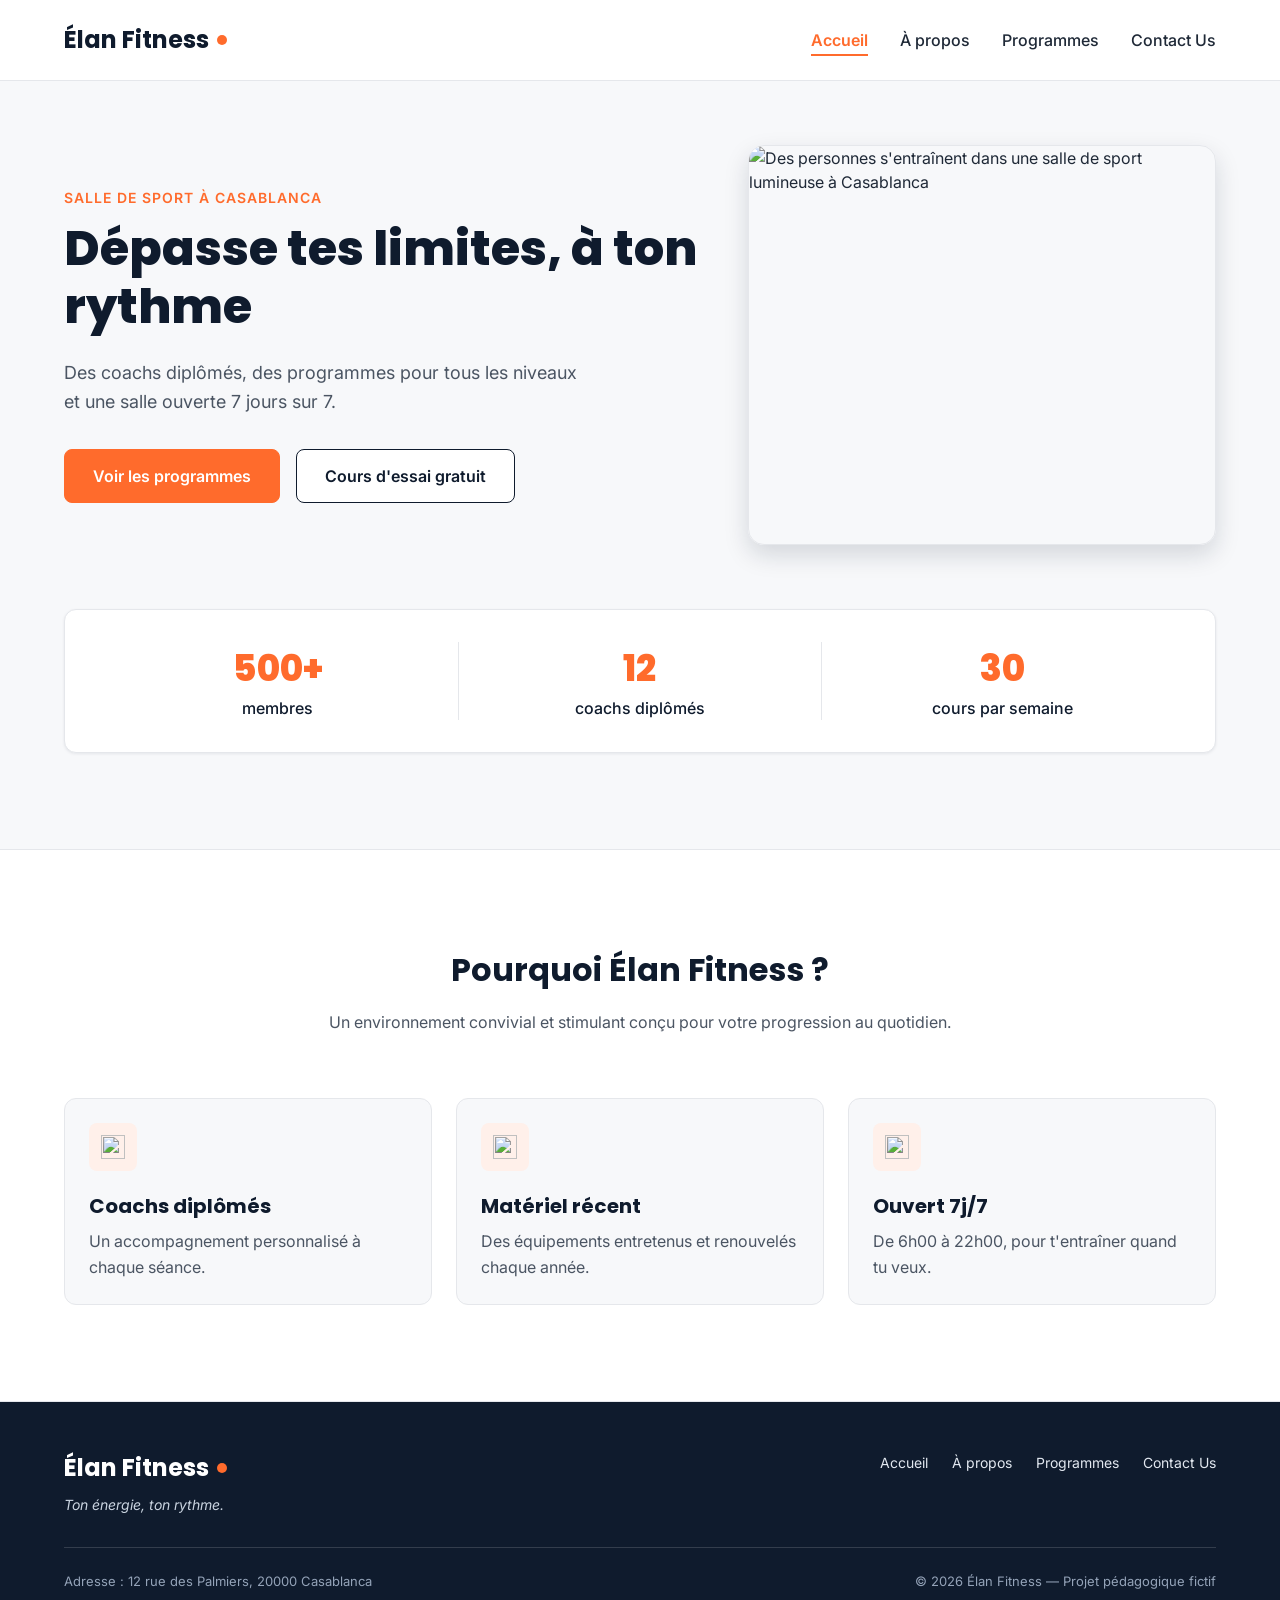
==== index.html @ af31f4fa "small edits" ====
<!DOCTYPE html>
<html lang="fr">
<head>
  <title>Élan Fitness | Salle de sport à Casablanca</title>
  <link href="https://fonts.googleapis.com/css2?family=Inter:wght@400;500;600&family=Poppins:wght@600;700;800&display=swap" rel="stylesheet">
  <link rel="stylesheet" href="style.css">
</head>

<body>

  <header class="en-tete">
    <div class="conteneur en-tete-contenu">
      <a href="#accueil" class="logo">Élan Fitness</a>

      <nav aria-label="Navigation principale">
        <ul class="menu">
          <li><a href="#accueil" class="lien-actif">Accueil</a></li>
          <li><a href="a_propos.html">À propos</a></li>
          <li><a href="programmes.html">Programmes</a></li>
          <li><a href="contact.html">Contact Us</a></li>
        </ul>
      </nav>
    </div>
  </header>

  <main>

    <section id="accueil" class="hero">
      <div class="conteneur">

        <div class="hero-contenu">
          <div class="hero-texte">
            <p class="sur-titre">Salle de sport à Casablanca</p>
            <h1>Dépasse tes limites, à ton rythme</h1>
            <p class="hero-description">
              Des coachs diplômés, des programmes pour tous les niveaux et une salle ouverte 7 jours sur 7.
            </p>
            <div class="boutons">
              <a href="#programmes" class="bouton bouton-principal">Voir les programmes</a>
              <a href="#contact" class="bouton bouton-secondaire">Cours d'essai gratuit</a>
            </div>
          </div>

          <img class="hero-image" src="img/hero.jpg" alt="Des personnes s'entraînent dans une salle de sport lumineuse à Casablanca">
        </div>

        <div class="chiffres">
          <div class="chiffre">
            <p class="chiffre-nombre">500+</p>
            <p>membres</p>
          </div>
          <div class="chiffre">
            <p class="chiffre-nombre">12</p>
            <p>coachs diplômés</p>
          </div>
          <div class="chiffre">
            <p class="chiffre-nombre">30</p>
            <p>cours par semaine</p>
          </div>
        </div>

      </div>
    </section>

    <section class="section section-blanche">
      <div class="conteneur">

        <div class="section-titre">
          <h2>Pourquoi Élan Fitness ?</h2>
          <p>Un environnement convivial et stimulant conçu pour votre progression au quotidien.</p>
        </div>

        <div class="cartes">
          <article class="carte carte-avantage">
            <div class="icone"><img src="img/icone-coach.svg" alt=""></div>
            <h3>Coachs diplômés</h3>
            <p>Un accompagnement personnalisé à chaque séance.</p>
          </article>

          <article class="carte carte-avantage">
            <div class="icone"><img src="img/icone-materiel.svg" alt=""></div>
            <h3>Matériel récent</h3>
            <p>Des équipements entretenus et renouvelés chaque année.</p>
          </article>

          <article class="carte carte-avantage">
            <div class="icone"><img src="img/icone-horloge.svg" alt=""></div>
            <h3>Ouvert 7j/7</h3>
            <p>De 6h00 à 22h00, pour t'entraîner quand tu veux.</p>
          </article>
        </div>

      </div>
  </main>
  <footer class="pied-de-page">
    <div class="conteneur">

      <div class="pied-haut">
        <div>
          <p class="logo logo-clair">Élan Fitness</p>
          <p class="slogan">Ton énergie, ton rythme.</p>
        </div>

        <nav aria-label="Navigation du pied de page">
          <ul class="menu menu-pied">
            <li><a href="#">Accueil</a></li>
            <li><a href="a_propos.html">À propos</a></li>
            <li><a href="programmes.html">Programmes</a></li>
            <li><a href="contact.html">Contact Us</a></li>
          </ul>
        </nav>
      </div>

      <div class="pied-bas">
        <p>Adresse : 12 rue des Palmiers, 20000 Casablanca</p>
        <p>&copy; 2026 Élan Fitness — Projet pédagogique fictif</p>
      </div>

    </div>
  </footer>

</body>
</html>
---- style.css ----
* {
  box-sizing: border-box;
  margin: 0;
  padding: 0;
}

html {
  scroll-behavior: smooth;
}

body {
  font-family: 'Inter', Arial, sans-serif;
  font-size: 16px;
  line-height: 1.5;
  color: #1F2937;
  background-color: #F7F8FA;
}

h1, h2, h3, h4 {
  font-family: 'Poppins', Arial, sans-serif;
  color: #0F1B2D;
}

a {
  color: inherit;
  text-decoration: none;
}

ul {
  list-style: none;
}

img {
  display: block;
  max-width: 100%;
}

a:focus-visible,
button:focus-visible {
  outline: 3px solid #FF6B2C;
  outline-offset: 2px;
}

.conteneur {
  width: 100%;
  max-width: 1200px;
  margin: 0 auto;
  padding: 0 24px;
}

.section {
  padding: 96px 0;
}

.section-blanche {
  background-color: #FFFFFF;
  border-top: 1px solid #E5E7EB;
  border-bottom: 1px solid #E5E7EB;
}

.section-titre {
  max-width: 640px;
  margin: 0 auto 64px;
  text-align: center;
}

.section-titre h2 {
  font-size: 32px;
  margin-bottom: 16px;
}

.section-titre h3 {
  font-size: 26px;
  margin-bottom: 12px;
}

.section-titre p {
  color: #4B5563;
}

.sur-titre {
  font-size: 14px;
  font-weight: 600;
  color: #FF6B2C;
  text-transform: uppercase;
  letter-spacing: 1px;
  margin-bottom: 12px;
}

.bouton {
  display: inline-block;
  padding: 14px 28px;
  border-radius: 8px;
  font-size: 16px;
  font-weight: 600;
  text-align: center;
  cursor: pointer;
}

.bouton-principal {
  background-color: #FF6B2C;
  border: 1px solid #FF6B2C;
  color: #FFFFFF;
}

.bouton-principal:hover {
  background-color: #F05817;
}

.bouton-secondaire {
  background-color: #FFFFFF;
  border: 1px solid #0F1B2D;
  color: #0F1B2D;
}

.bouton-secondaire:hover {
  background-color: #F3F4F6;
}

.cartes {
  display: flex;
  gap: 24px;
}

.carte {
  flex: 1;
  background-color: #FFFFFF;
  border: 1px solid #E5E7EB;
  border-radius: 12px;
  box-shadow: 0 1px 3px rgba(15, 27, 45, 0.08);
}

.icone {
  width: 48px;
  height: 48px;
  background-color: #FFF0EA;
  border-radius: 8px;
  display: flex;
  align-items: center;
  justify-content: center;
}

.icone img {
  width: 24px;
  height: 24px;
}

.icone-petite {
  width: 32px;
  height: 32px;
  border-radius: 50%;
}

.icone-petite img {
  width: 16px;
  height: 16px;
}

.en-tete {
  position: sticky;
  top: 0;
  z-index: 10;
  background-color: #FFFFFF;
  border-bottom: 1px solid #E5E7EB;
}

.en-tete-contenu {
  height: 80px;
  display: flex;
  align-items: center;
  justify-content: space-between;
}

.logo {
  display: flex;
  align-items: center;
  font-family: 'Poppins', Arial, sans-serif;
  font-size: 24px;
  font-weight: 700;
  color: #0F1B2D;
}

.logo::after {
  content: "";
  width: 10px;
  height: 10px;
  margin-left: 8px;
  background-color: #FF6B2C;
  border-radius: 50%;
}

.menu {
  display: flex;
  gap: 32px;
}

.menu a {
  font-weight: 500;
  padding-bottom: 4px;
  border-bottom: 2px solid transparent;
}

.menu a:hover {
  color: #FF6B2C;
}

.menu .lien-actif {
  color: #FF6B2C;
  font-weight: 600;
  border-bottom-color: #FF6B2C;
}

.hero {
  padding: 64px 0 96px;
}

.hero-contenu {
  display: flex;
  align-items: center;
  gap: 32px;
}

.hero-texte {
  flex: 7;
}

.hero-texte h1 {
  font-size: 48px;
  font-weight: 800;
  line-height: 1.2;
  margin-bottom: 24px;
}

.hero-description {
  max-width: 520px;
  font-size: 18px;
  line-height: 1.6;
  color: #4B5563;
  margin-bottom: 32px;
}

.boutons {
  display: flex;
  flex-wrap: wrap;
  gap: 16px;
}

.hero-image {
  flex: 5;
  min-width: 0;
  height: 400px;
  object-fit: cover;
  border-radius: 16px;
  border: 1px solid #E5E7EB;
  box-shadow: 0 10px 25px rgba(15, 27, 45, 0.15);
}

.chiffres {
  display: flex;
  margin-top: 64px;
  padding: 32px;
  background-color: #FFFFFF;
  border: 1px solid #E5E7EB;
  border-radius: 12px;
  box-shadow: 0 1px 3px rgba(15, 27, 45, 0.08);
}

.chiffre {
  flex: 1;
  text-align: center;
  font-weight: 500;
  color: #0F1B2D;
}

.chiffre + .chiffre {
  border-left: 1px solid #E5E7EB;
}

.chiffre-nombre {
  font-family: 'Poppins', Arial, sans-serif;
  font-size: 36px;
  font-weight: 800;
  color: #FF6B2C;
}

.carte-avantage {
  padding: 24px;
  background-color: #F7F8FA;
  box-shadow: none;
}

.carte-avantage .icone {
  margin-bottom: 20px;
}

.carte-avantage h3 {
  font-size: 20px;
  margin-bottom: 8px;
}

.carte-avantage p {
  color: #4B5563;
  line-height: 1.6;
}

.apropos-contenu {
  display: flex;
  align-items: center;
  gap: 64px;
}

.apropos-texte {
  flex: 7;
}

.apropos-texte h2 {
  font-size: 36px;
  line-height: 1.2;
  margin-bottom: 20px;
}

.apropos-texte p {
  color: #4B5563;
  line-height: 1.7;
  margin-bottom: 16px;
}

.valeurs {
  display: flex;
  gap: 16px;
  margin-top: 32px;
}

.valeur {
  flex: 1;
  display: flex;
  align-items: center;
  gap: 12px;
  padding: 12px 16px;
  background-color: #FFFFFF;
  border: 1px solid #E5E7EB;
  border-radius: 12px;
  font-family: 'Poppins', Arial, sans-serif;
  font-size: 14px;
  font-weight: 600;
  color: #0F1B2D;
}

.apropos-image {
  flex: 5;
  min-width: 0;
  height: 360px;
  object-fit: cover;
  border-radius: 16px;
  box-shadow: 0 10px 25px rgba(15, 27, 45, 0.15);
}

.carte-programme {
  display: flex;
  flex-direction: column;
  overflow: hidden;
}

.carte-programme > img {
  width: 100%;
  height: 200px;
  object-fit: cover;
}

.programme-corps {
  flex: 1;
  display: flex;
  flex-direction: column;
  padding: 20px;
}

.programme-corps h3 {
  font-size: 20px;
  margin-bottom: 8px;
}

.programme-corps p {
  font-size: 15px;
  color: #4B5563;
}

.etiquette {
  align-self: flex-start;
  padding: 4px 10px;
  margin-bottom: 12px;
  border-radius: 6px;
  font-size: 12px;
  font-weight: 600;
}

.etiquette-orange {
  background-color: #FFEDE5;
  color: #C2410C;
}

.etiquette-bleue {
  background-color: #DBEAFE;
  color: #1D4ED8;
}

.etiquette-verte {
  background-color: #D1FAE5;
  color: #047857;
}

.programme-corps .duree {
  display: flex;
  align-items: center;
  gap: 8px;
  margin-top: auto;
  padding-top: 16px;
  border-top: 1px solid #E5E7EB;
  font-size: 13px;
  font-weight: 600;
  color: #0F1B2D;
}

.programme-corps h3 + p {
  margin-bottom: 16px;
}

.duree img {
  width: 16px;
  height: 16px;
}

.formules {
  margin-top: 96px;
}

.formule {
  position: relative;
  display: flex;
  flex-direction: column;
  padding: 28px;
}

.formule h4 {
  font-size: 20px;
}

.prix {
  margin: 8px 0 16px;
  font-family: 'Poppins', Arial, sans-serif;
  font-size: 30px;
  font-weight: 800;
  color: #FF6B2C;
}

.prix span {
  font-family: 'Inter', Arial, sans-serif;
  font-size: 16px;
  font-weight: 500;
  color: #4B5563;
}

.prix-note {
  margin: -8px 0 16px;
  font-size: 13px;
  color: #4B5563;
}

.formule-liste {
  flex: 1;
  margin-bottom: 24px;
}

.formule-liste li {
  padding-left: 28px;
  margin-bottom: 12px;
  font-size: 15px;
  background-image: url('img/icone-check.svg');
  background-repeat: no-repeat;
  background-position: left center;
  background-size: 16px;
}

.formule .bouton {
  display: block;
}

.formule-populaire {
  border: 2px solid #FF6B2C;
  box-shadow: 0 10px 25px rgba(255, 107, 44, 0.2);
}

.badge-populaire {
  position: absolute;
  top: -14px;
  left: 50%;
  transform: translateX(-50%);
  padding: 4px 14px;
  background-color: #FF6B2C;
  border-radius: 999px;
  font-size: 12px;
  font-weight: 700;
  text-transform: uppercase;
  color: #FFFFFF;
}

.pied-de-page {
  padding: 48px 0 32px;
  background-color: #0F1B2D;
  color: #FFFFFF;
}

.pied-haut {
  display: flex;
  justify-content: space-between;
  align-items: flex-start;
  padding-bottom: 32px;
  border-bottom: 1px solid rgba(255, 255, 255, 0.15);
}

.logo-clair {
  color: #FFFFFF;
}

.slogan {
  margin-top: 8px;
  font-size: 14px;
  font-style: italic;
  color: #CBD5E1;
}

.menu-pied {
  gap: 24px;
}

.menu-pied a {
  font-size: 14px;
  font-weight: 400;
  color: #E2E8F0;
}

.pied-bas {
  display: flex;
  justify-content: space-between;
  margin-top: 24px;
  font-size: 13px;
  color: #94A3B8;
}
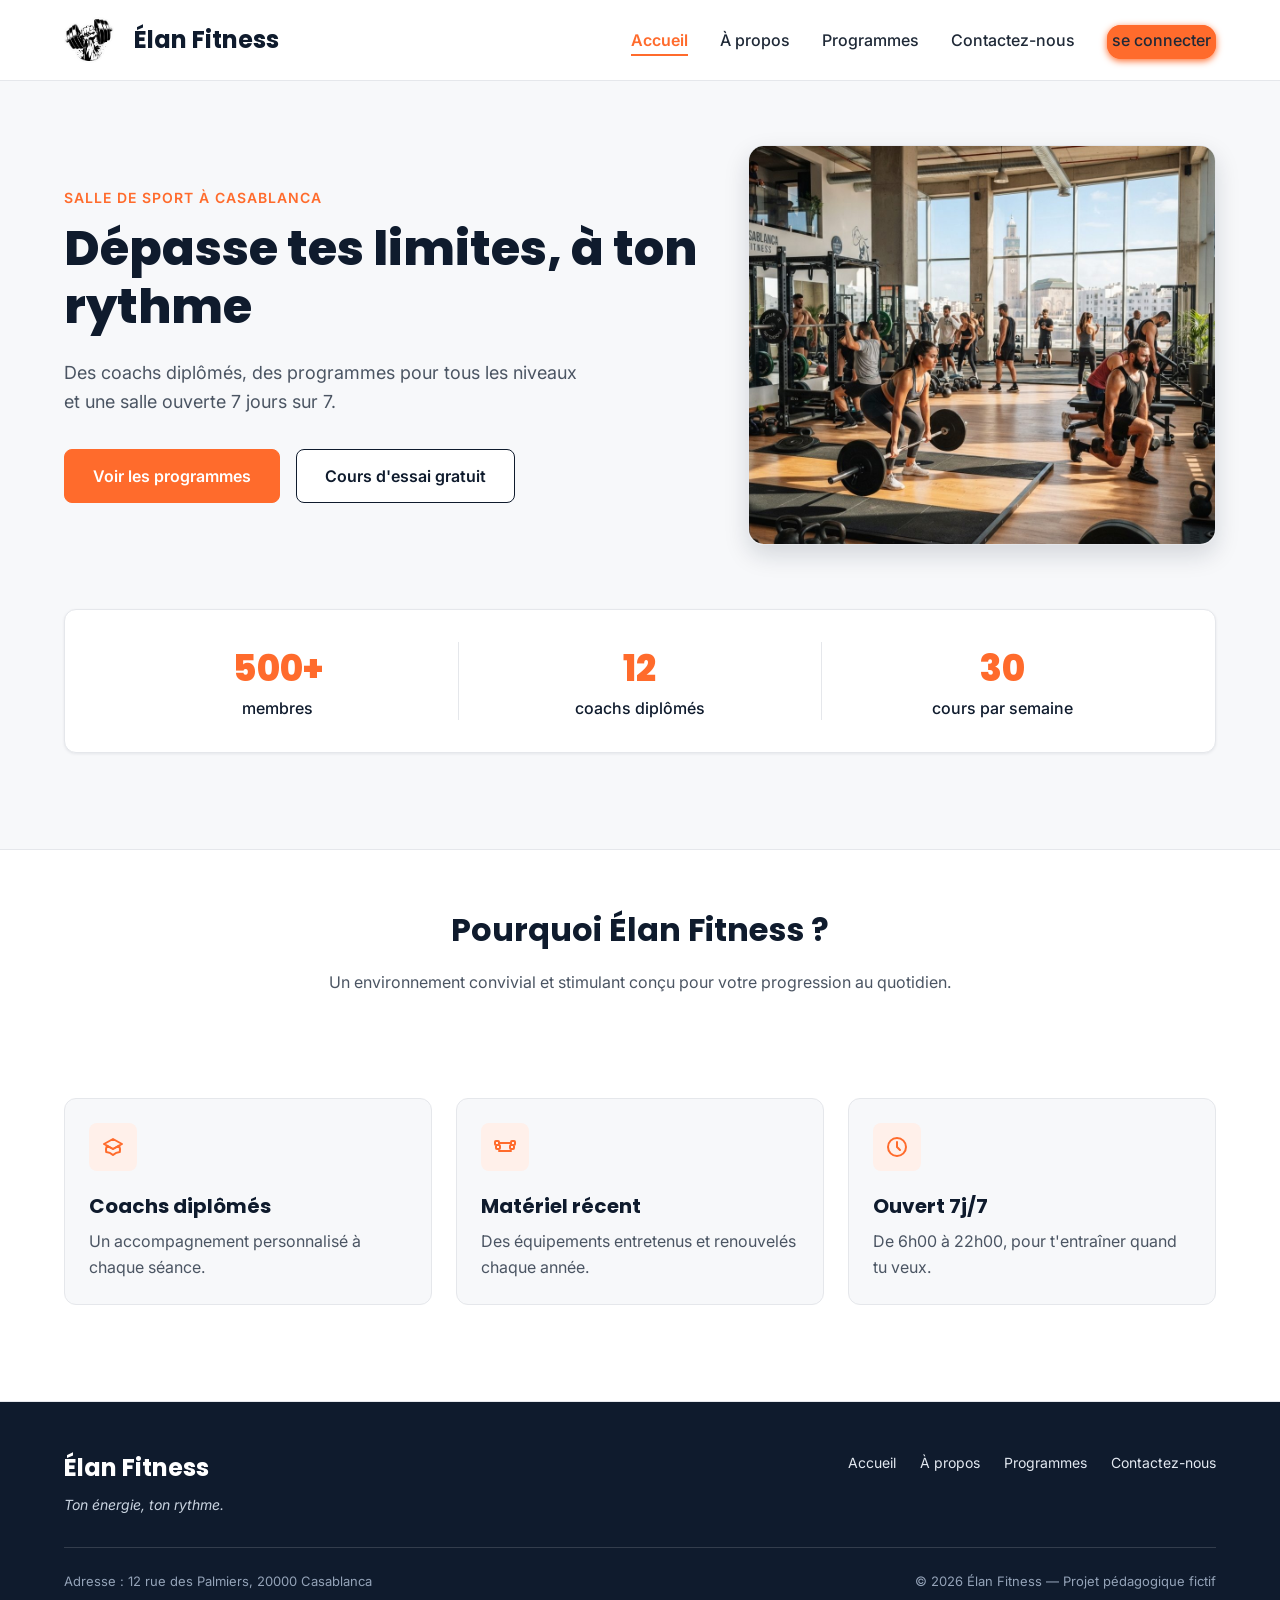
==== commit d7a2dad4: "add login page" ====
--- a/index.html
+++ b/index.html
@@ -1,6 +1,7 @@
 <!DOCTYPE html>
 <html lang="fr">
 <head>
+  <link rel="icon" type="image/png" href="img/Muscular_Arm___Barbell_Design_For_Gym_And_Fitness_Warriors_Sticker-removebg-preview.png">
   <title>Élan Fitness | Salle de sport à Casablanca</title>
   <link href="https://fonts.googleapis.com/css2?family=Inter:wght@400;500;600&family=Poppins:wght@600;700;800&display=swap" rel="stylesheet">
   <link rel="stylesheet" href="style.css">
@@ -10,14 +11,16 @@
 
   <header class="en-tete">
     <div class="conteneur en-tete-contenu">
-      <a href="#accueil" class="logo">Élan Fitness</a>
-
+      <a href="" class="logo">
+          <img src="img/Muscular_Arm___Barbell_Design_For_Gym_And_Fitness_Warriors_Sticker-removebg-preview.png" alt="Site logo">
+        Élan Fitness</a>
       <nav aria-label="Navigation principale">
         <ul class="menu">
           <li><a href="#accueil" class="lien-actif">Accueil</a></li>
           <li><a href="a_propos.html">À propos</a></li>
           <li><a href="programmes.html">Programmes</a></li>
-          <li><a href="contact.html">Contact Us</a></li>
+          <li><a href="contact.html">Contactez-nous</a></li>
+          <li><a href="login.html" id="login">se connecter</a></li>
         </ul>
       </nav>
     </div>
@@ -36,8 +39,8 @@
               Des coachs diplômés, des programmes pour tous les niveaux et une salle ouverte 7 jours sur 7.
             </p>
             <div class="boutons">
-              <a href="#programmes" class="bouton bouton-principal">Voir les programmes</a>
-              <a href="#contact" class="bouton bouton-secondaire">Cours d'essai gratuit</a>
+              <a href="programmes.html" class="bouton bouton-principal">Voir les programmes</a>
+              <a href="contact.html" class="bouton bouton-secondaire">Cours d'essai gratuit</a>
             </div>
           </div>
 
@@ -89,35 +92,35 @@
             <p>De 6h00 à 22h00, pour t'entraîner quand tu veux.</p>
           </article>
         </div>
-
+        
       </div>
-  </main>
-  <footer class="pied-de-page">
-    <div class="conteneur">
-
-      <div class="pied-haut">
-        <div>
-          <p class="logo logo-clair">Élan Fitness</p>
-          <p class="slogan">Ton énergie, ton rythme.</p>
+    </main>
+    <footer class="pied-de-page">
+      <div class="conteneur">
+        
+        <div class="pied-haut">
+          <div>
+            <p class="logo logo-clair">Élan Fitness</p>
+            <p class="slogan">Ton énergie, ton rythme.</p>
+          </div>
+          
+          <nav aria-label="Navigation du pied de page">
+            <ul class="menu menu-pied">
+              <li><a href="#">Accueil</a></li>
+              <li><a href="a_propos.html">À propos</a></li>
+              <li><a href="programmes.html">Programmes</a></li>
+              <li><a href="contact.html">Contactez-nous</a></li>
+            </ul>
+          </nav>
         </div>
-
-        <nav aria-label="Navigation du pied de page">
-          <ul class="menu menu-pied">
-            <li><a href="#">Accueil</a></li>
-            <li><a href="a_propos.html">À propos</a></li>
-            <li><a href="programmes.html">Programmes</a></li>
-            <li><a href="contact.html">Contact Us</a></li>
-          </ul>
-        </nav>
+        
+        <div class="pied-bas">
+          <p>Adresse : 12 rue des Palmiers, 20000 Casablanca</p>
+          <p>&copy; 2026 Élan Fitness — Projet pédagogique fictif</p>
+        </div>
+        
       </div>
-
-      <div class="pied-bas">
-        <p>Adresse : 12 rue des Palmiers, 20000 Casablanca</p>
-        <p>&copy; 2026 Élan Fitness — Projet pédagogique fictif</p>
-      </div>
-
-    </div>
-  </footer>
-
-</body>
+    </footer>
+    
+  </body>
 </html>
--- a/style.css
+++ b/style.css
@@ -10,6 +10,9 @@
 
 body {
   font-family: 'Inter', Arial, sans-serif;
+  margin : 0;
+  height: 100%;
+  /* overflow: hidden; */
   font-size: 16px;
   line-height: 1.5;
   color: #1F2937;
@@ -180,14 +183,14 @@
   color: #0F1B2D;
 }
 
-.logo::after {
+/* .logo::after {
   content: "";
   width: 10px;
   height: 10px;
   margin-left: 8px;
   background-color: #FF6B2C;
   border-radius: 50%;
-}
+} */
 
 .menu {
   display: flex;
@@ -527,21 +530,292 @@
   font-style: italic;
   color: #CBD5E1;
 }
-
 .menu-pied {
   gap: 24px;
 }
-
 .menu-pied a {
   font-size: 14px;
   font-weight: 400;
   color: #E2E8F0;
 }
-
 .pied-bas {
   display: flex;
   justify-content: space-between;
   margin-top: 24px;
   font-size: 13px;
   color: #94A3B8;
+}
+#parents{
+  display: flex;
+  flex-direction: row;
+  width: 900px;
+  border-radius: 20px;
+  padding: 50px;
+  background-color: #FFFFFF;
+  margin-top: -50px;
+  box-shadow: 0 20px 30px #FF6B2C;
+}
+#ayt_child{
+  position: relative;
+}
+#img_contact{
+  width: 400px;
+  height: 430px;
+  left: 200px;
+  border-radius: 20px;
+  box-shadow: 0 20px 30px black;
+}
+#child{
+  display: flex;
+  justify-content: center;
+  /* background-color:  #c4c0c0; */
+  border:  solid #F7F8FA 1px;
+  border-radius: 20px;
+  padding: 30px;
+  margin: 5px;
+  width: 400px;
+  margin-top: -2px;
+  height: 430px;
+}
+#a{
+  display: flex;
+  justify-content: center;
+  font-family: 'Courier New', Courier, monospace;
+  margin: 10px;
+}
+#inp{
+  display: flex;
+  justify-content: center;
+  border: solid 1px;
+  border-radius: 10px;
+  margin: 6px;
+  width: 300px;
+  padding: 13px;
+  box-shadow: 0 10px px #949a98;
+}
+#inp1{
+  display: flex;
+  justify-content: center;
+  border-radius: 10px;
+  margin: 8px;
+  padding: 20px;
+  width: 300px;
+  border: solid  1px;
+}
+#btn{
+  display: flex;
+  justify-content: center;
+  color: white;
+  background-color: #FF6B2C;
+  padding: 10px;
+  margin: 10px;
+  border-radius: 10px;
+  font-family: 'Poppins', Arial, sans-serife;
+  border: none;
+  box-shadow: 0 2px 1cap #FF6B2C
+
+}
+#ch{
+    position: relative;
+    top: 5px;
+}
+#con{
+  margin: 50px;
+  display: flex;
+  justify-content: center;
+  padding: 20px;
+}
+
+#child_log{
+  border:  1px;
+  border-radius: 20px;
+  width: 400px;
+  height: 250px;
+  margin: 50px;
+  padding: 40px;
+  position: relative;
+  top: -30px;
+  background-color: #ecf1ef;
+}
+#parent h1{
+  margin: 40px;
+}
+#yc{
+  color: FF6B2C;
+}
+.logo img{
+  width: 50px;
+  margin-right: 20px;
+}
+input::placeholder{
+  color: rgb(76, 72, 72);
+}
+textarea{
+  resize: none;
+}
+#h5{
+  position: relative;
+  top: -30px;
+  font-size: larger;
+  font-family: 'Franklin Gothic Medium', 'Arial Narrow', Arial, sans-serif;
+}
+#child h4{
+  font-size: 15px;
+}
+.section-titre{
+  position: relative;
+  top: -40px;
+}
+#login{
+  border: solid #FF6B2C 1px;
+  border-radius: 14px;
+  background-color: #FF6B2C;
+  box-shadow: 0 2px 7px #FF6B2C;
+  border-width: 5px;
+}
+#login:hover{
+  color: white;
+}
+center{
+  padding: 80px;
+}
+#btn_login{
+  display: flex;
+  justify-content: center;
+  color: white;
+  background-color: #FF6B2C;
+  padding: 10px;
+  margin: 10px;
+  border-radius: 10px;
+  font-family: 'Poppins', Arial, sans-serife;
+  border: none;
+  box-shadow: 0 2px 1cap #FF6B2C;
+  width: 300px;
+  height: 50px;
+}
+
+
+#child_login {
+    min-height: 100vh;
+    display: flex;
+    justify-content: center;
+    align-items: center;
+    padding: 40px 20px;
+    font-family: Arial, Helvetica, sans-serif;
+    box-sizing: border-box;
+}
+
+#parent {
+    width: 100%;
+    max-width: 520px;
+    padding: 45px 45px;
+    background: #ffffff;
+    border: 1px solid #ffe1d3;
+    border-radius: 24px;
+    box-shadow: 0 20px 30px #FF6B2C;
+    box-sizing: border-box;
+}
+#login_text {
+    text-align: left;
+    margin-bottom: 35px;
+}
+
+#login_text h1 {
+    color: #101828;
+    font-size: 30px;
+    font-weight: 800;
+    margin: 0 0 12px;
+    letter-spacing: -0.8px;
+}
+#login_text p {
+    color: #667085;
+    font-size: 15px;
+    line-height: 1.6;
+    margin: 0;
+}
+#form_login {
+    width: 100%;
+    text-align: left;
+}
+#form_login h4 {
+    color: #172033;
+    font-size: 14px;
+    font-weight: 700;
+    margin: 0 0 9px;
+}
+#form_login input[type="email"],
+#form_login input[type="password"] {
+    display: block;
+    width: 100%;
+    height: 52px;
+    padding: 0 16px;
+    margin-top: 10px;
+    margin-bottom: 23px;
+    border: 1px solid #d9dee8;
+    border-radius: 11px;
+    background-color: #f8fafc;
+    color: #172033;
+    font-size: 15px;
+    outline: none;
+    box-sizing: border-box;
+    transition: all 0.25s ease;
+}
+
+#form_login input::placeholder {
+    color: #98a2b3;
+}
+
+#form_login input[type="email"]:focus,
+#form_login input[type="password"]:focus {
+    background: #ffffff;
+    border-color: #ff642d;
+    box-shadow: 0 0 0 4px rgba(255, 100, 45, 0.12);
+}
+#check {
+    display: flex;
+    align-items: center;
+    gap: 10px;
+    color: #667085;
+    font-size: 14px;
+    margin: 0 0 28px;
+}
+
+#check input[type="checkbox"] {
+    width: 17px;
+    height: 17px;
+    accent-color: #ff642d;
+    cursor: pointer;
+}
+#btn_login {
+    width: 100%;
+    min-height: 52px;
+    display: flex;
+    justify-content: center;
+    align-items: center;
+    gap: 9px;
+    border: none;
+    border-radius: 12px;
+    background-color: #ff642d;
+    color: #ffffff;
+    font-size: 15px;
+    font-weight: 700;
+    cursor: pointer;
+    box-shadow: 0 8px 18px #ff642d;
+    transition: all 0.25s ease;
+}
+
+#btn_login:hover {
+    transform: translateY(-2px);
+    background: linear-gradient(135deg, #ff642d, #ed4815);
+    box-shadow: 0 12px 24px rgba(255, 91, 35, 0.32);
+}
+
+#btn_login:active {
+    transform: translateY(0);
+}
+
+#login_icon {
+    width: 20px;
+    height: 20px;
+    object-fit: contain;
 }
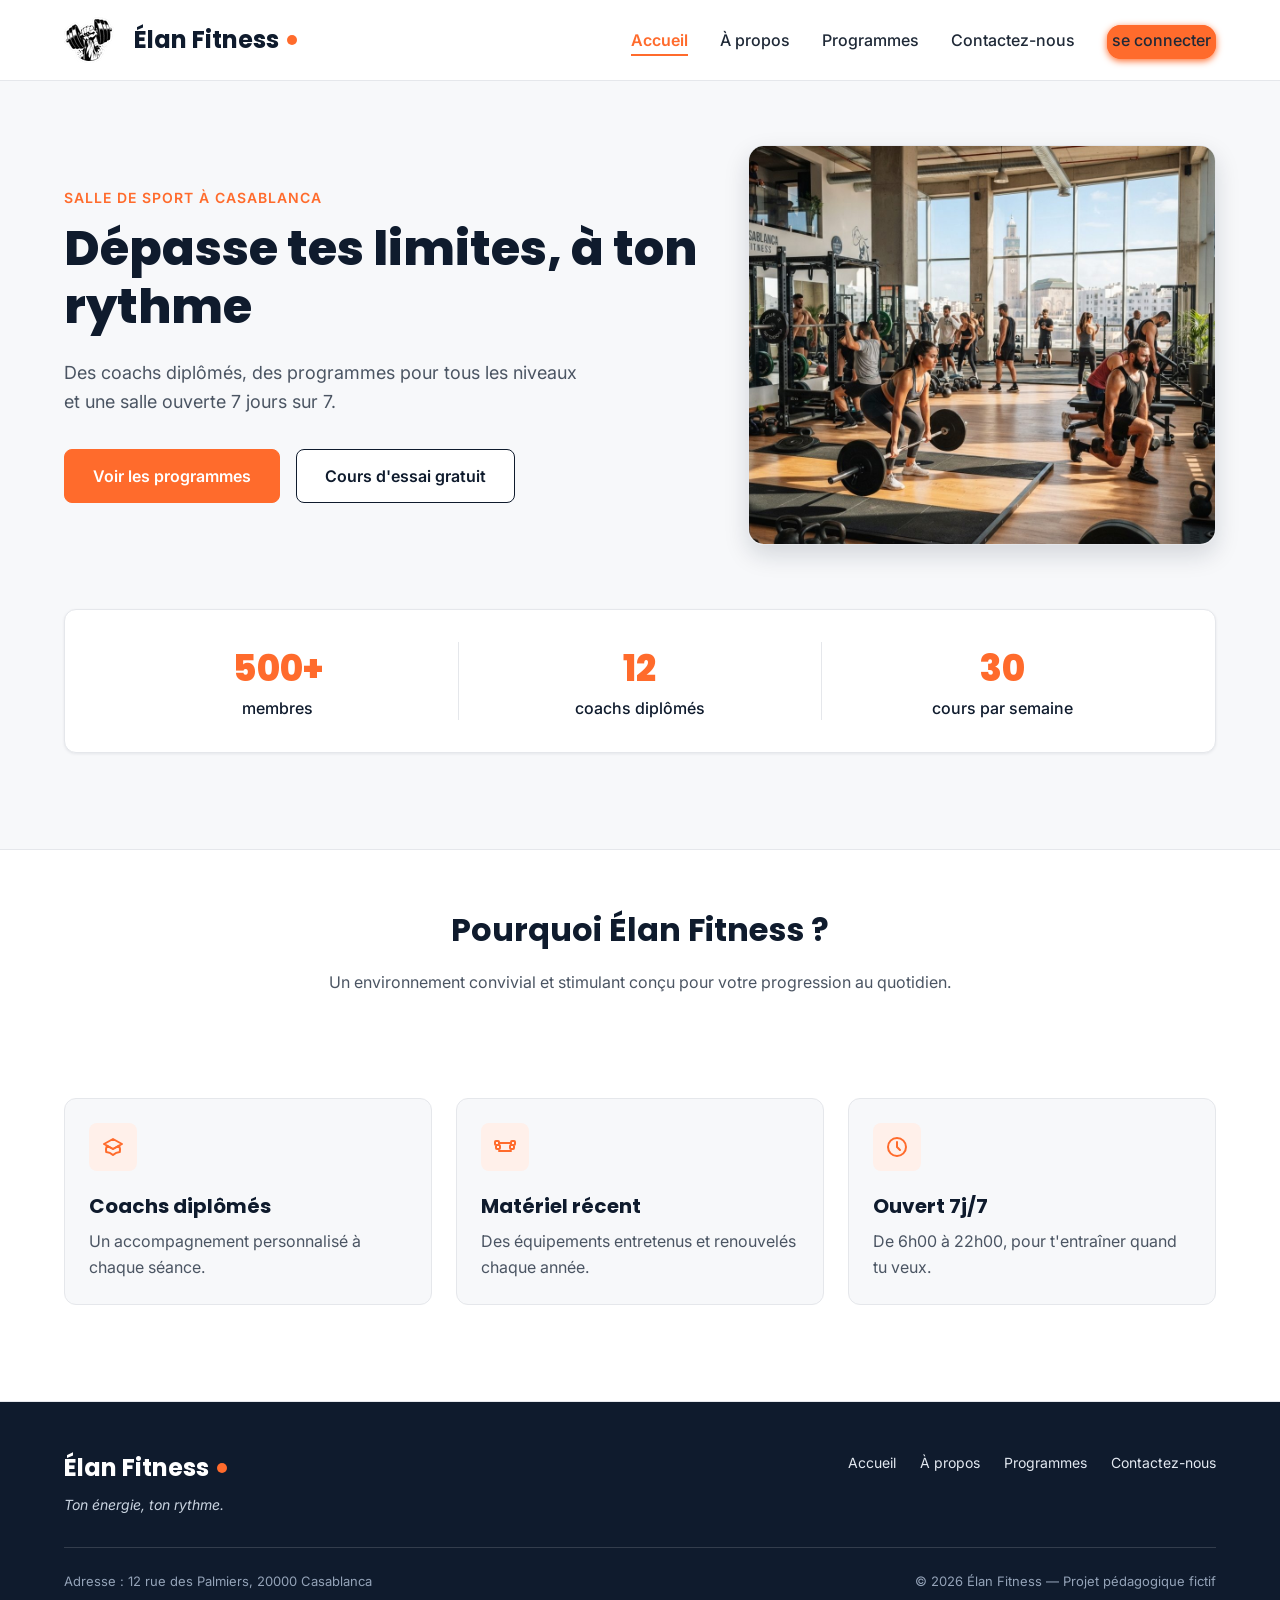
==== commit 612a62e3: "fix all bugs" ====
--- a/index.html
+++ b/index.html
@@ -1,8 +1,11 @@
 <!DOCTYPE html>
 <html lang="fr">
 <head>
-  <link rel="icon" type="image/png" href="img/Muscular_Arm___Barbell_Design_For_Gym_And_Fitness_Warriors_Sticker-removebg-preview.png">
+  <meta charset="UTF-8">
+  <meta name="viewport" content="width=device-width, initial-scale=1.0">
   <title>Élan Fitness | Salle de sport à Casablanca</title>
+  <meta name="description" content="Découvrez Élan Fitness à Casablanca : des coachs qualifiés, des équipements modernes et des programmes sportifs adaptés à vos objectifs.">
+  <link rel="icon" type="image/png" href="img/icon-webp-50x50.webp">
   <link href="https://fonts.googleapis.com/css2?family=Inter:wght@400;500;600&family=Poppins:wght@600;700;800&display=swap" rel="stylesheet">
   <link rel="stylesheet" href="style.css">
 </head>
@@ -12,7 +15,7 @@
   <header class="en-tete">
     <div class="conteneur en-tete-contenu">
       <a href="" class="logo">
-          <img src="img/Muscular_Arm___Barbell_Design_For_Gym_And_Fitness_Warriors_Sticker-removebg-preview.png" alt="Site logo">
+          <img src="img/icon-webp-50x50.webp" alt="Site logo">
         Élan Fitness</a>
       <nav aria-label="Navigation principale">
         <ul class="menu">
--- a/style.css
+++ b/style.css
@@ -12,7 +12,6 @@
   font-family: 'Inter', Arial, sans-serif;
   margin : 0;
   height: 100%;
-  /* overflow: hidden; */
   font-size: 16px;
   line-height: 1.5;
   color: #1F2937;
@@ -183,14 +182,14 @@
   color: #0F1B2D;
 }
 
-/* .logo::after {
+.logo::after {
   content: "";
   width: 10px;
   height: 10px;
   margin-left: 8px;
   background-color: #FF6B2C;
   border-radius: 50%;
-} */
+}
 
 .menu {
   display: flex;
@@ -568,7 +567,6 @@
 #child{
   display: flex;
   justify-content: center;
-  /* background-color:  #c4c0c0; */
   border:  solid #F7F8FA 1px;
   border-radius: 20px;
   padding: 30px;
